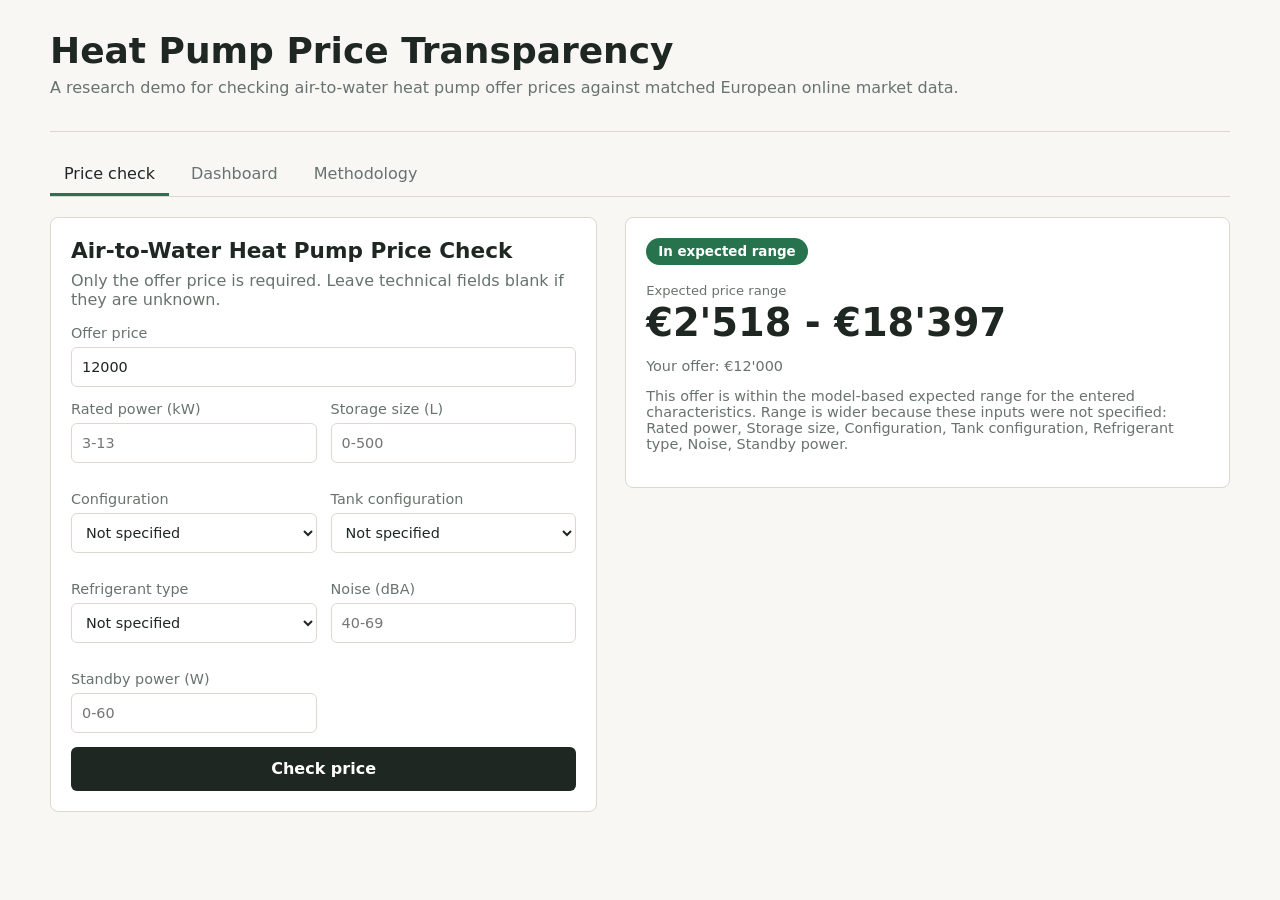
==== docs/index.html @ e52e626f "Show dashboard filters as dual-handle sliders" ====
<!doctype html>
<html lang="en">
  <head>
    <meta charset="utf-8">
    <meta name="viewport" content="width=device-width, initial-scale=1">
    <title>Heat Pump Price Transparency</title>
    <link rel="stylesheet" href="styles.css">
  </head>
  <body>
    <main class="page">
      <header class="topbar">
        <div>
          <h1>Heat Pump Price Transparency</h1>
          <p>A research demo for checking air-to-water heat pump offer prices against matched European online market data.</p>
        </div>
      </header>

      <nav class="tabs" aria-label="Sections">
        <button class="tab is-active" data-tab="price">Price check</button>
        <button class="tab" data-tab="dashboard">Dashboard</button>
        <button class="tab" data-tab="methodology">Methodology</button>
      </nav>

      <section id="price" class="panel is-active">
        <div class="split">
          <form id="price-form" class="form-panel">
            <h2>Air-to-Water Heat Pump Price Check</h2>
            <p class="muted">Only the offer price is required. Leave technical fields blank if they are unknown.</p>

            <label>
              Offer price
              <input id="offer-price" type="number" min="100" max="100000" step="250" value="12000">
            </label>

            <div class="grid two">
              <label>
                Rated power (kW)
                <input id="power" type="number" step="0.1">
              </label>
              <label>
                Storage size (L)
                <input id="storage" type="number" step="10">
              </label>
              <label>
                Configuration
                <select id="config"></select>
              </label>
              <label>
                Tank configuration
                <select id="tank"></select>
              </label>
              <label>
                Refrigerant type
                <select id="refrigerant"></select>
              </label>
              <label>
                Noise (dBA)
                <input id="noise" type="number" step="0.5">
              </label>
              <label>
                Standby power (W)
                <input id="standby" type="number" step="0.5">
              </label>
            </div>

            <button type="submit" class="primary">Check price</button>
          </form>

          <aside id="result" class="score-panel" aria-live="polite"></aside>
        </div>
      </section>

      <section id="dashboard" class="panel">
        <h2>Market Dashboard</h2>
        <p class="muted">Explore simple benchmark tables and matched offers from the research dataset.</p>

        <div class="filters">
          <input id="table-search" type="search" placeholder="Search manufacturer, model, title, refrigerant, or website">
          <select id="manufacturer-filter"></select>
          <select id="configuration-filter"></select>
          <select id="refrigerant-filter"></select>
          <div class="range-filter">
            <div class="range-filter__label">
              <span>Price range</span>
              <strong id="price-range-label"></strong>
            </div>
            <div class="range-stack">
              <input id="price-min-filter" type="range" step="250" aria-label="Minimum price">
              <input id="price-max-filter" type="range" step="250" aria-label="Maximum price">
            </div>
          </div>
          <div class="range-filter">
            <div class="range-filter__label">
              <span>Power range</span>
              <strong id="power-range-label"></strong>
            </div>
            <div class="range-stack">
              <input id="power-min-filter" type="range" step="0.5" aria-label="Minimum power">
              <input id="power-max-filter" type="range" step="0.5" aria-label="Maximum power">
            </div>
          </div>
        </div>

        <div id="dashboard-metrics" class="metric-grid"></div>

        <div class="table-wrap">
          <table id="offers-table">
            <thead>
              <tr>
                <th data-sort="Manufacturer display">Manufacturer</th>
                <th data-sort="Titel">Product title</th>
                <th data-sort="Price">Price</th>
                <th data-sort="Rated Power low T [kW]">Power kW</th>
                <th data-sort="SCOP">SCOP</th>
                <th data-sort="Configuration">Configuration</th>
                <th data-sort="Refrigerant">Refrigerant</th>
                <th data-sort="Website">Website</th>
              </tr>
            </thead>
            <tbody></tbody>
          </table>
        </div>
      </section>

      <section id="methodology" class="panel">
        <h2>Methodology</h2>
        <p>This demo is based on the market-transparency study <em>Increasing market transparency of residential air-to-water heat pumps in Europe by clustering the appliances</em> by Ugne Potthoff, Felix Morlock, and Felix Wortmann, prepared for HPC2026.</p>

        <h3>Data basis</h3>
        <p>The underlying research links certified technical data from Heat Pump Library / Keymark records with web-scraped European online retail prices. The processed app dataset contains matched residential air-to-water heat pump observations from 13 manufacturers.</p>

        <h3>Static GitHub Pages model</h3>
        <div id="model-metrics" class="metric-grid"></div>
        <p>This GitHub Pages version cannot run Python in the browser. Instead, it uses a precomputed grid of predictions generated from the same RandomForest_200t model used in the Streamlit app. Missing inputs broaden the comparison across the precomputed prediction grid.</p>
        <p><strong>Important: predictive fit is not causality.</strong> The model estimates associations learned from observed online product prices. It does not prove that changing one feature causes the price to change by a specific amount.</p>

        <h3>How the label is assigned</h3>
        <ul>
          <li><strong>Cheaper than expected:</strong> offer price is more than 20% below the expected range.</li>
          <li><strong>In expected range:</strong> offer price is within the expected range.</li>
          <li><strong>Higher than expected:</strong> offer price is more than 20% above the expected range.</li>
        </ul>

        <p class="note">This is a research demo. It benchmarks product/configuration offer prices only and should not be used as a final purchasing recommendation.</p>
      </section>
    </main>
    <script src="app.js"></script>
  </body>
</html>
---- docs/styles.css ----
:root {
  --bg: #f8f7f4;
  --surface: #ffffff;
  --ink: #1f2723;
  --muted: #68736d;
  --line: #dcd8cf;
  --green: #26734d;
  --red: #a33b35;
  --gray: #6f7772;
}

* {
  box-sizing: border-box;
}

body {
  margin: 0;
  background: var(--bg);
  color: var(--ink);
  font-family: Inter, ui-sans-serif, system-ui, -apple-system, BlinkMacSystemFont, "Segoe UI", sans-serif;
}

.page {
  width: min(1180px, calc(100vw - 32px));
  margin: 0 auto;
  padding: 32px 0 48px;
}

.topbar {
  border-bottom: 1px solid var(--line);
  padding-bottom: 18px;
}

h1,
h2,
h3,
p {
  margin-top: 0;
}

h1 {
  font-size: 2.25rem;
  line-height: 1.05;
  margin-bottom: 0.5rem;
}

h2 {
  font-size: 1.35rem;
  margin-bottom: 0.5rem;
}

h3 {
  font-size: 1rem;
  margin-top: 1.5rem;
}

.muted,
.topbar p {
  color: var(--muted);
}

.tabs {
  display: flex;
  gap: 8px;
  margin: 20px 0;
  border-bottom: 1px solid var(--line);
}

.tab {
  appearance: none;
  border: 0;
  border-bottom: 3px solid transparent;
  background: transparent;
  color: var(--muted);
  cursor: pointer;
  font: inherit;
  padding: 12px 14px 10px;
}

.tab.is-active {
  color: var(--ink);
  border-bottom-color: var(--green);
}

.panel {
  display: none;
}

.panel.is-active {
  display: block;
}

.split {
  display: grid;
  grid-template-columns: minmax(0, 0.95fr) minmax(300px, 1.05fr);
  gap: 28px;
  align-items: start;
}

.form-panel,
.score-panel,
.note {
  background: var(--surface);
  border: 1px solid var(--line);
  border-radius: 8px;
  padding: 20px;
}

.grid.two {
  display: grid;
  grid-template-columns: repeat(2, minmax(0, 1fr));
  gap: 14px;
}

label {
  display: grid;
  gap: 6px;
  color: var(--muted);
  font-size: 0.9rem;
  margin-bottom: 14px;
}

input,
select {
  width: 100%;
  border: 1px solid var(--line);
  border-radius: 6px;
  background: #fff;
  color: var(--ink);
  font: inherit;
  min-height: 40px;
  padding: 8px 10px;
}

input[type="range"] {
  appearance: none;
  background: transparent;
  min-height: 28px;
  padding: 0;
  pointer-events: none;
}

input[type="range"]::-webkit-slider-runnable-track {
  background: transparent;
  border: 0;
  height: 6px;
}

input[type="range"]::-moz-range-track {
  background: transparent;
  border: 0;
  height: 6px;
}

input[type="range"]::-webkit-slider-thumb {
  appearance: none;
  background: var(--green);
  border: 2px solid #fff;
  border-radius: 999px;
  box-shadow: 0 1px 4px rgba(31, 39, 35, 0.25);
  cursor: pointer;
  height: 18px;
  margin-top: -6px;
  pointer-events: auto;
  width: 18px;
}

input[type="range"]::-moz-range-thumb {
  background: var(--green);
  border: 2px solid #fff;
  border-radius: 999px;
  box-shadow: 0 1px 4px rgba(31, 39, 35, 0.25);
  cursor: pointer;
  height: 18px;
  pointer-events: auto;
  width: 18px;
}

.range-filter {
  display: grid;
  gap: 4px;
  min-width: 0;
}

.range-filter__label {
  align-items: baseline;
  color: var(--muted);
  display: flex;
  font-size: 0.9rem;
  gap: 10px;
  justify-content: space-between;
}

.range-filter__label strong {
  color: var(--ink);
  font-size: 0.85rem;
  font-weight: 650;
  white-space: nowrap;
}

.range-stack {
  background: linear-gradient(90deg, var(--line), #c9d8cd, var(--line));
  border-radius: 999px;
  height: 28px;
  position: relative;
}

.range-stack input[type="range"] {
  border: 0;
  height: 28px;
  left: 0;
  margin: 0;
  position: absolute;
  right: 0;
  top: 0;
  width: 100%;
}

.primary {
  width: 100%;
  min-height: 44px;
  border: 0;
  border-radius: 6px;
  background: var(--ink);
  color: #fff;
  cursor: pointer;
  font: inherit;
  font-weight: 650;
}

.label-pill {
  display: inline-block;
  border-radius: 999px;
  color: #fff;
  font-size: 0.84rem;
  font-weight: 700;
  margin-bottom: 18px;
  padding: 6px 12px;
}

.metric-label {
  color: var(--muted);
  font-size: 0.82rem;
  margin-bottom: 0.35rem;
}

.range-value {
  font-size: clamp(1.8rem, 3vw, 2.8rem);
  font-weight: 760;
  line-height: 1.05;
  margin-bottom: 0.9rem;
}

.small-note {
  color: var(--muted);
  font-size: 0.9rem;
}

.filters,
.metric-grid {
  display: grid;
  grid-template-columns: repeat(auto-fit, minmax(180px, 1fr));
  gap: 12px;
  margin: 16px 0;
}

.metric-card {
  background: var(--surface);
  border: 1px solid var(--line);
  border-radius: 8px;
  padding: 14px;
}

.metric-value {
  font-size: 1.55rem;
  font-weight: 700;
}

.table-wrap {
  background: var(--surface);
  border: 1px solid var(--line);
  border-radius: 8px;
  overflow: auto;
  max-height: 620px;
}

table {
  width: 100%;
  border-collapse: collapse;
  font-size: 0.9rem;
}

th,
td {
  border-bottom: 1px solid var(--line);
  padding: 10px;
  text-align: left;
  vertical-align: top;
}

th {
  background: #f0eee8;
  cursor: pointer;
  position: sticky;
  top: 0;
  z-index: 1;
}

td a {
  color: var(--green);
}

@media (max-width: 760px) {
  .split,
  .grid.two {
    grid-template-columns: 1fr;
  }

  h1 {
    font-size: 1.8rem;
  }
}
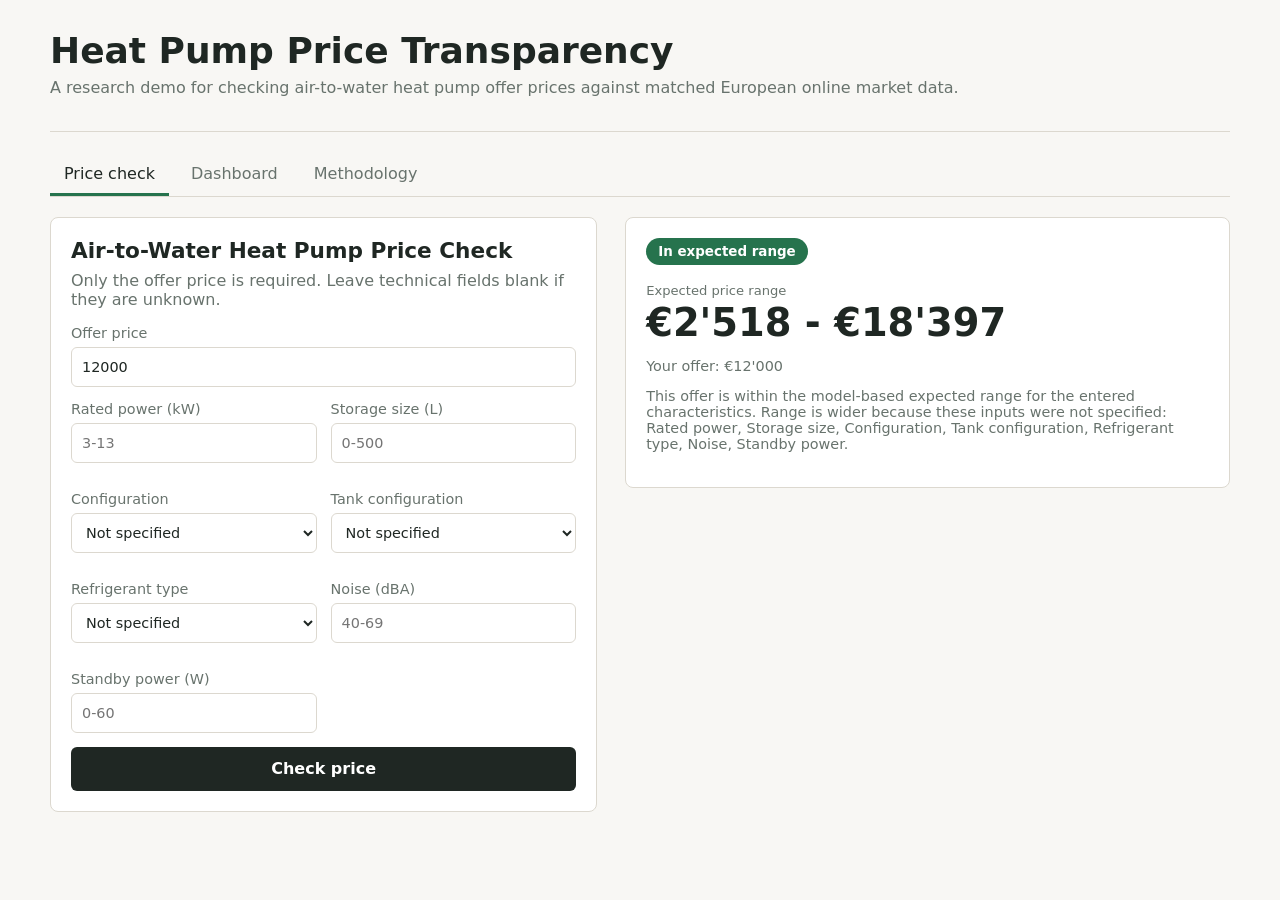
==== commit 13eb6f07: "Improve static dashboard range and multi filters" ====
--- a/docs/index.html
+++ b/docs/index.html
@@ -76,8 +76,14 @@
 
         <div class="filters">
           <input id="table-search" type="search" placeholder="Search manufacturer, model, title, refrigerant, or website">
-          <select id="manufacturer-filter"></select>
-          <select id="configuration-filter"></select>
+          <details class="multi-select" id="manufacturer-filter">
+            <summary>All manufacturers</summary>
+            <div class="multi-select__menu" id="manufacturer-options"></div>
+          </details>
+          <details class="multi-select" id="configuration-filter">
+            <summary>All configurations</summary>
+            <div class="multi-select__menu" id="configuration-options"></div>
+          </details>
           <select id="refrigerant-filter"></select>
           <div class="range-filter">
             <div class="range-filter__label">
--- a/docs/styles.css
+++ b/docs/styles.css
@@ -132,6 +132,74 @@
   padding: 8px 10px;
 }
 
+.multi-select {
+  min-width: 0;
+  position: relative;
+}
+
+.multi-select summary {
+  align-items: center;
+  background: #fff;
+  border: 1px solid var(--line);
+  border-radius: 6px;
+  color: var(--ink);
+  cursor: pointer;
+  display: flex;
+  font-size: 0.95rem;
+  justify-content: space-between;
+  list-style: none;
+  min-height: 40px;
+  padding: 8px 10px;
+}
+
+.multi-select summary::-webkit-details-marker {
+  display: none;
+}
+
+.multi-select summary::after {
+  color: var(--muted);
+  content: "⌄";
+  font-size: 0.9rem;
+}
+
+.multi-select[open] summary {
+  border-bottom-left-radius: 0;
+  border-bottom-right-radius: 0;
+}
+
+.multi-select__menu {
+  background: #fff;
+  border: 1px solid var(--line);
+  border-radius: 0 0 6px 6px;
+  box-shadow: 0 8px 18px rgba(31, 39, 35, 0.12);
+  display: grid;
+  gap: 2px;
+  left: 0;
+  max-height: 260px;
+  overflow: auto;
+  padding: 8px;
+  position: absolute;
+  right: 0;
+  top: 100%;
+  z-index: 4;
+}
+
+.multi-select__menu label {
+  align-items: center;
+  color: var(--ink);
+  display: flex;
+  flex-direction: row;
+  font-size: 0.9rem;
+  gap: 8px;
+  margin: 0;
+  padding: 6px;
+}
+
+.multi-select__menu input {
+  min-height: auto;
+  width: auto;
+}
+
 input[type="range"] {
   appearance: none;
   background: transparent;
@@ -199,10 +267,35 @@
 }
 
 .range-stack {
-  background: linear-gradient(90deg, var(--line), #c9d8cd, var(--line));
+  --range-end: 100%;
+  --range-start: 0%;
   border-radius: 999px;
   height: 28px;
   position: relative;
+}
+
+.range-stack::after {
+  background: var(--line);
+  border-radius: 999px;
+  content: "";
+  height: 6px;
+  left: 0;
+  position: absolute;
+  right: 0;
+  top: 11px;
+  z-index: 0;
+}
+
+.range-stack::before {
+  background: #6857e8;
+  border-radius: 999px;
+  content: "";
+  height: 6px;
+  left: var(--range-start);
+  position: absolute;
+  right: calc(100% - var(--range-end));
+  top: 11px;
+  z-index: 1;
 }
 
 .range-stack input[type="range"] {
@@ -214,6 +307,7 @@
   right: 0;
   top: 0;
   width: 100%;
+  z-index: 2;
 }
 
 .primary {
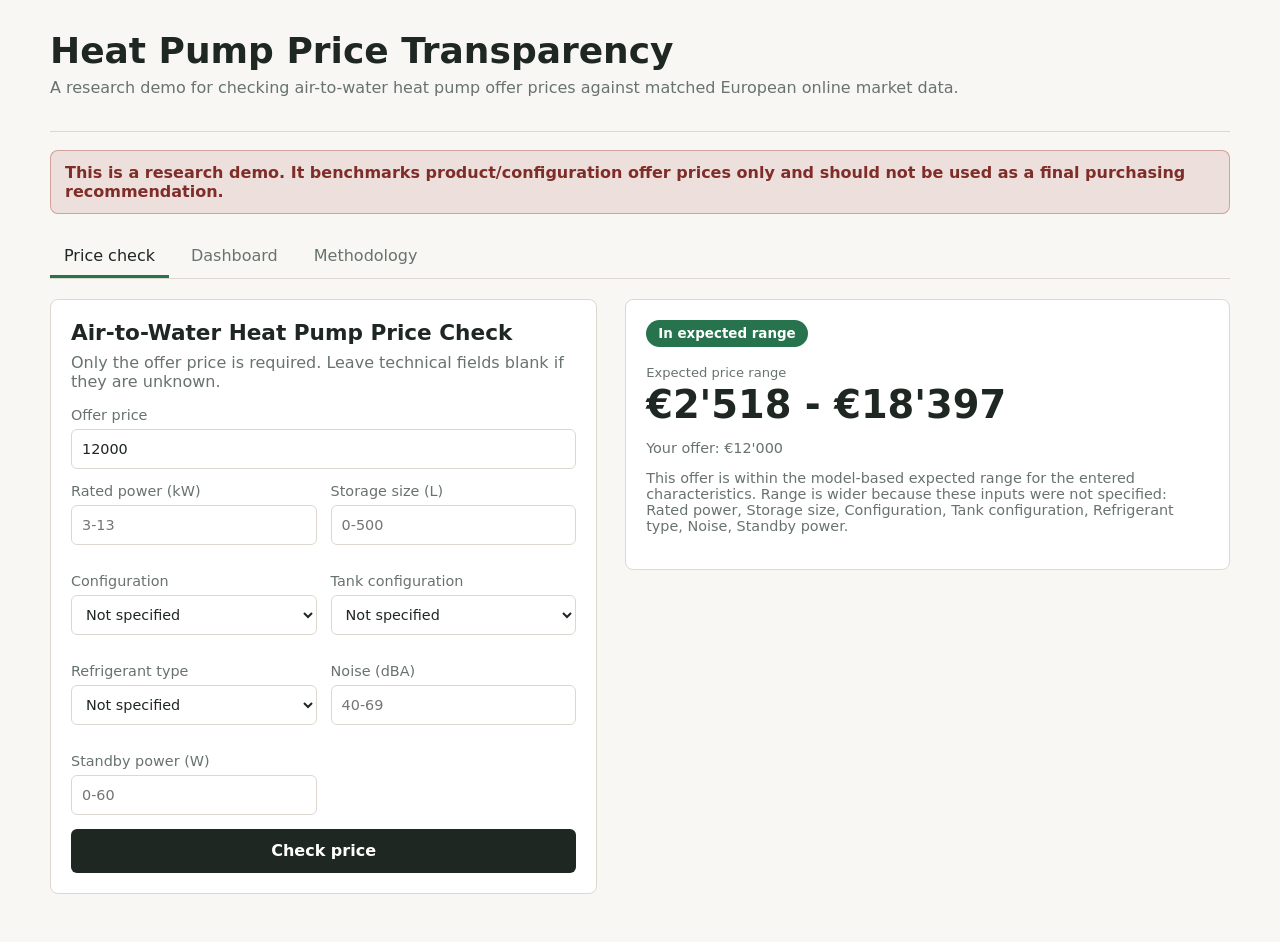
==== commit 81490d1d: "Highlight research demo warning" ====
--- a/docs/index.html
+++ b/docs/index.html
@@ -14,6 +14,8 @@
           <p>A research demo for checking air-to-water heat pump offer prices against matched European online market data.</p>
         </div>
       </header>
+
+      <p class="research-warning">This is a research demo. It benchmarks product/configuration offer prices only and should not be used as a final purchasing recommendation.</p>
 
       <nav class="tabs" aria-label="Sections">
         <button class="tab is-active" data-tab="price">Price check</button>
@@ -146,8 +148,6 @@
           <li><strong>In expected range:</strong> offer price is within the expected range.</li>
           <li><strong>Higher than expected:</strong> offer price is more than 20% above the expected range.</li>
         </ul>
-
-        <p class="note">This is a research demo. It benchmarks product/configuration offer prices only and should not be used as a final purchasing recommendation.</p>
       </section>
     </main>
     <script src="app.js"></script>
--- a/docs/styles.css
+++ b/docs/styles.css
@@ -98,12 +98,21 @@
 }
 
 .form-panel,
-.score-panel,
-.note {
+.score-panel {
   background: var(--surface);
   border: 1px solid var(--line);
   border-radius: 8px;
   padding: 20px;
+}
+
+.research-warning {
+  background: rgba(163, 59, 53, 0.12);
+  border: 1px solid rgba(163, 59, 53, 0.38);
+  border-radius: 8px;
+  color: #7f2d29;
+  font-weight: 650;
+  margin: 18px 0 4px;
+  padding: 12px 14px;
 }
 
 .grid.two {
@@ -270,7 +279,7 @@
   --range-end: 100%;
   --range-start: 0%;
   border-radius: 999px;
-  height: 28px;
+  height: 24px;
   position: relative;
 }
 
@@ -278,11 +287,11 @@
   background: var(--line);
   border-radius: 999px;
   content: "";
-  height: 6px;
+  height: 7px;
   left: 0;
   position: absolute;
   right: 0;
-  top: 11px;
+  top: 7px;
   z-index: 0;
 }
 
@@ -290,17 +299,17 @@
   background: #6857e8;
   border-radius: 999px;
   content: "";
-  height: 6px;
+  height: 7px;
   left: var(--range-start);
   position: absolute;
   right: calc(100% - var(--range-end));
-  top: 11px;
+  top: 7px;
   z-index: 1;
 }
 
 .range-stack input[type="range"] {
   border: 0;
-  height: 28px;
+  height: 24px;
   left: 0;
   margin: 0;
   position: absolute;
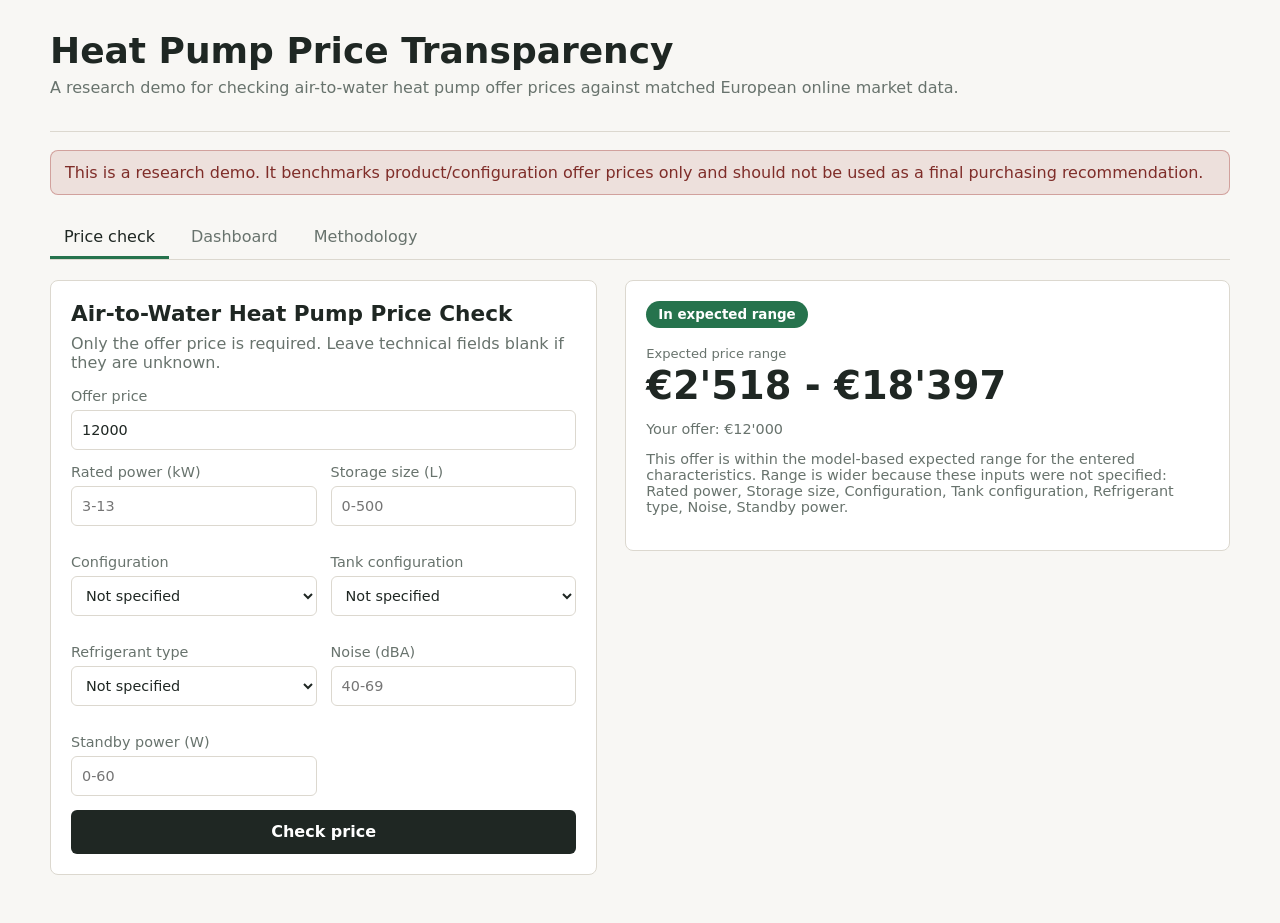
==== commit da6265ef: "Add market transparency limitations" ====
--- a/docs/index.html
+++ b/docs/index.html
@@ -148,6 +148,12 @@
           <li><strong>In expected range:</strong> offer price is within the expected range.</li>
           <li><strong>Higher than expected:</strong> offer price is more than 20% above the expected range.</li>
         </ul>
+
+        <h3>Limitations and interpretation</h3>
+        <p>The analysis should be interpreted as a cross-sectional snapshot of observable online market information, not as a continuous price monitoring system. The underlying data capture reflects prices found at the time of scraping and does not measure how prices evolve over time, how often offers change, or whether listed products were available under identical delivery and service conditions.</p>
+        <p>Heat pump markets are not fully transparent to end users. Many relevant transactions take place in business-to-business channels between manufacturers, wholesalers, installers, and retailers. The prices used here are therefore internet-platform and online-retail observations rather than a complete representation of the full market. They should be read as observable reference points, not as definitive transaction prices for all buyers.</p>
+        <p>The model only uses product and configuration characteristics available in the matched technical and price dataset. Less tangible but commercially important factors are not represented, including warranty conditions, installer relationship, after-sales service, brand reputation, perceived reliability, supplier trust, delivery security, local availability, financing conditions, and the scope of included accessories or services.</p>
+        <p>The purpose of this demo is not to harm, rank, or judge individual manufacturers, brands, retailers, or installers. Its purpose is to illustrate the current state of market transparency and to make visible how difficult it can be for individual users to identify comparable air-to-water heat pump prices online. The results should therefore be understood as a research-based benchmarking signal and as a demonstration of market opacity, not as a purchasing recommendation or a causal assessment of brand value.</p>
       </section>
     </main>
     <script src="app.js"></script>
--- a/docs/styles.css
+++ b/docs/styles.css
@@ -110,7 +110,6 @@
   border: 1px solid rgba(163, 59, 53, 0.38);
   border-radius: 8px;
   color: #7f2d29;
-  font-weight: 650;
   margin: 18px 0 4px;
   padding: 12px 14px;
 }
@@ -231,7 +230,7 @@
 
 input[type="range"]::-webkit-slider-thumb {
   appearance: none;
-  background: var(--green);
+  background: #5f6661;
   border: 2px solid #fff;
   border-radius: 999px;
   box-shadow: 0 1px 4px rgba(31, 39, 35, 0.25);
@@ -243,7 +242,7 @@
 }
 
 input[type="range"]::-moz-range-thumb {
-  background: var(--green);
+  background: #5f6661;
   border: 2px solid #fff;
   border-radius: 999px;
   box-shadow: 0 1px 4px rgba(31, 39, 35, 0.25);
@@ -296,7 +295,7 @@
 }
 
 .range-stack::before {
-  background: #6857e8;
+  background: #6f7772;
   border-radius: 999px;
   content: "";
   height: 7px;
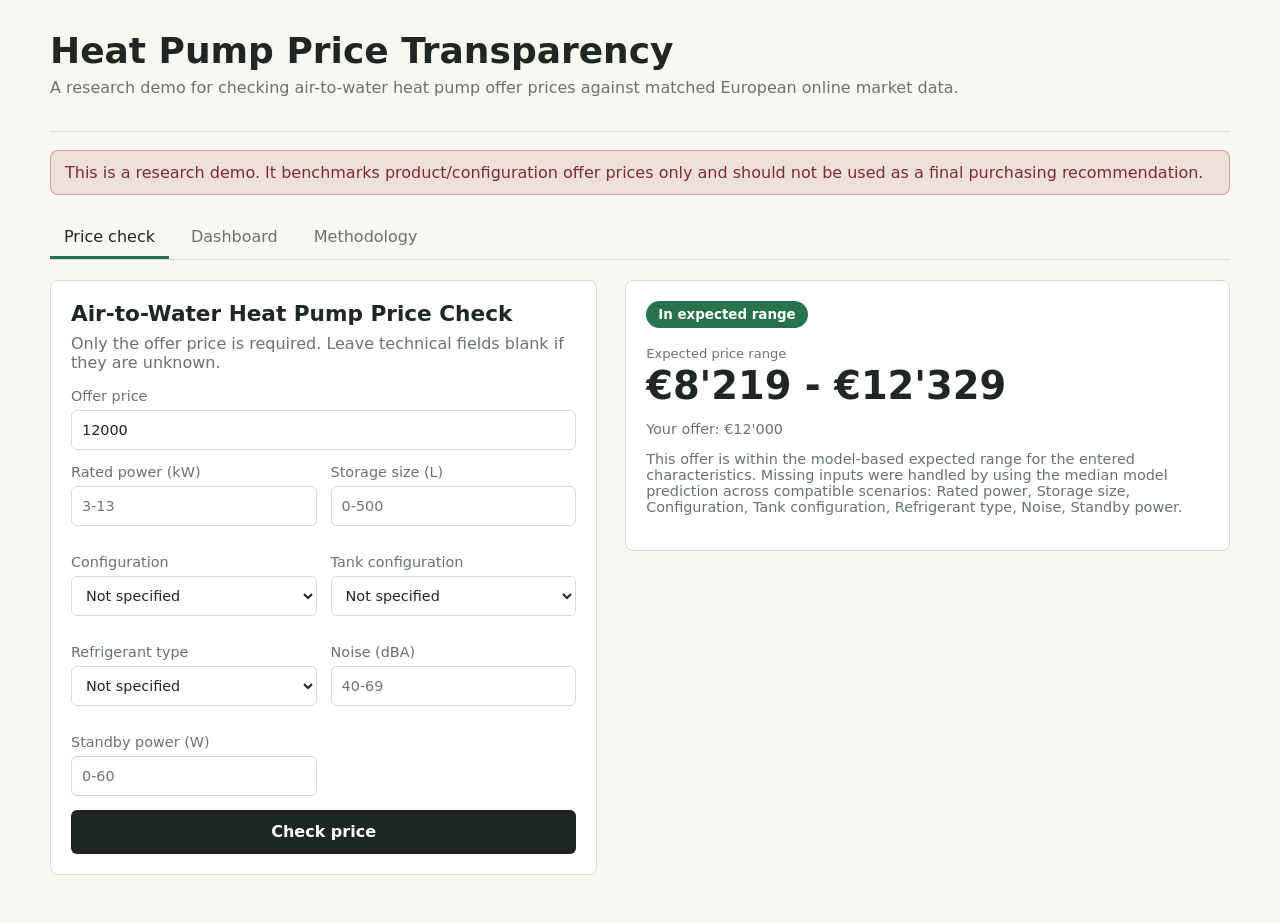
==== commit 006f6733: "Correct expected price range logic" ====
--- a/docs/index.html
+++ b/docs/index.html
@@ -31,7 +31,7 @@
 
             <label>
               Offer price
-              <input id="offer-price" type="number" min="100" max="100000" step="250" value="12000">
+              <input id="offer-price" type="number" min="0" step="any" value="12000">
             </label>
 
             <div class="grid two">
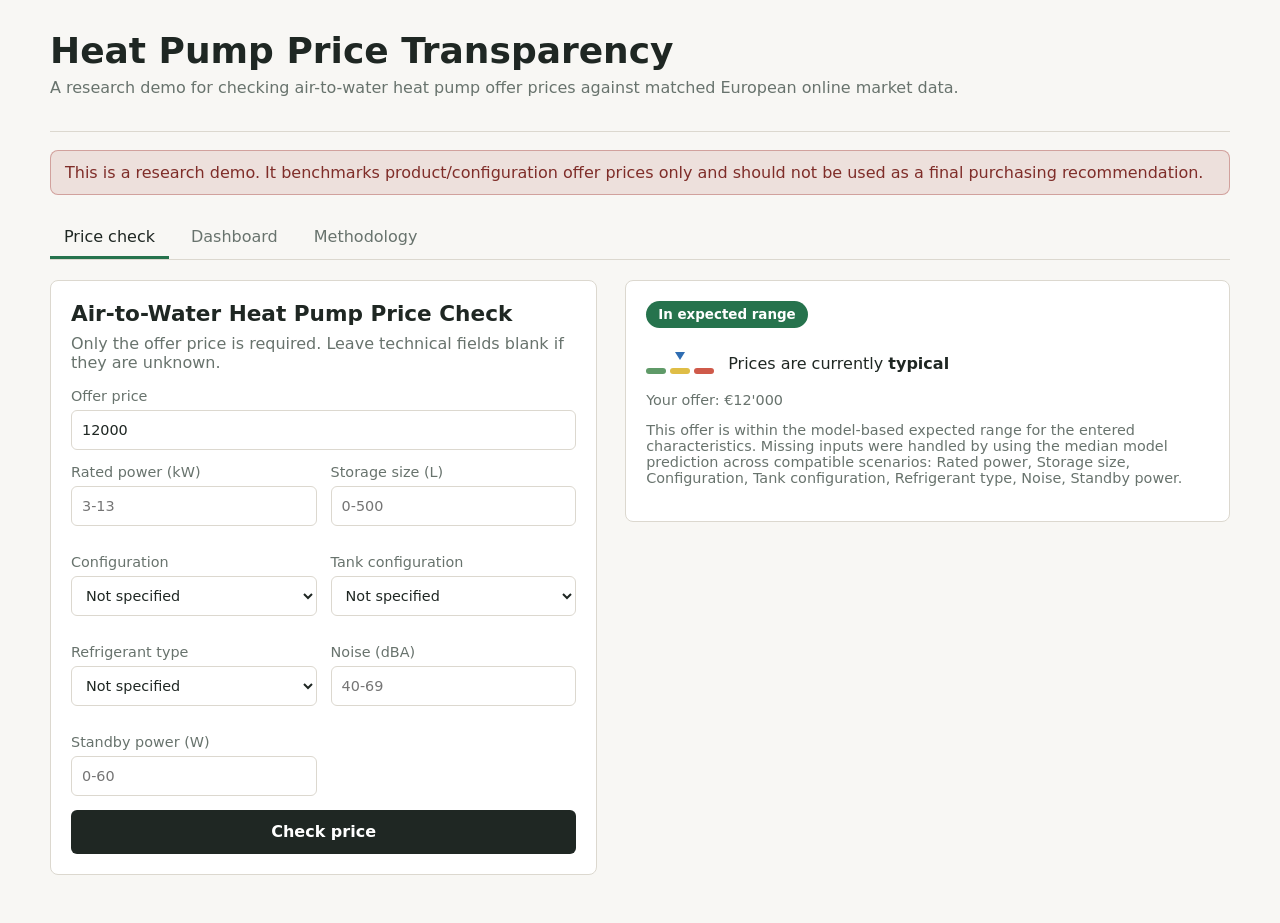
==== commit c7b167ba: "Use status gauge for price check" ====
--- a/docs/index.html
+++ b/docs/index.html
@@ -37,11 +37,11 @@
             <div class="grid two">
               <label>
                 Rated power (kW)
-                <input id="power" type="number" step="0.1">
+                <input id="power" type="number" step="any">
               </label>
               <label>
                 Storage size (L)
-                <input id="storage" type="number" step="10">
+                <input id="storage" type="number" step="any">
               </label>
               <label>
                 Configuration
@@ -57,11 +57,11 @@
               </label>
               <label>
                 Noise (dBA)
-                <input id="noise" type="number" step="0.5">
+                <input id="noise" type="number" step="any">
               </label>
               <label>
                 Standby power (W)
-                <input id="standby" type="number" step="0.5">
+                <input id="standby" type="number" step="any">
               </label>
             </div>
 
--- a/docs/styles.css
+++ b/docs/styles.css
@@ -346,11 +346,58 @@
   margin-bottom: 0.35rem;
 }
 
-.range-value {
-  font-size: clamp(1.8rem, 3vw, 2.8rem);
-  font-weight: 760;
-  line-height: 1.05;
-  margin-bottom: 0.9rem;
+.price-status {
+  align-items: center;
+  display: flex;
+  gap: 14px;
+  margin: 0.4rem 0 1.1rem;
+}
+
+.price-status__scale {
+  align-items: end;
+  display: flex;
+  gap: 4px;
+  height: 22px;
+  position: relative;
+}
+
+.price-status__segment {
+  border-radius: 3px;
+  display: block;
+  height: 6px;
+  width: 20px;
+}
+
+.price-status__segment--low {
+  background: #5f9a68;
+}
+
+.price-status__segment--typical {
+  background: #dfbd46;
+}
+
+.price-status__segment--high {
+  background: #cf5a4a;
+}
+
+.price-status__marker {
+  border-left: 5px solid transparent;
+  border-right: 5px solid transparent;
+  border-top: 8px solid #2f6db2;
+  height: 0;
+  position: absolute;
+  top: 0;
+  transform: translateX(-50%);
+  width: 0;
+}
+
+.price-status__text {
+  color: var(--ink);
+  font-size: 1rem;
+}
+
+.price-status__text strong {
+  font-weight: 750;
 }
 
 .small-note {
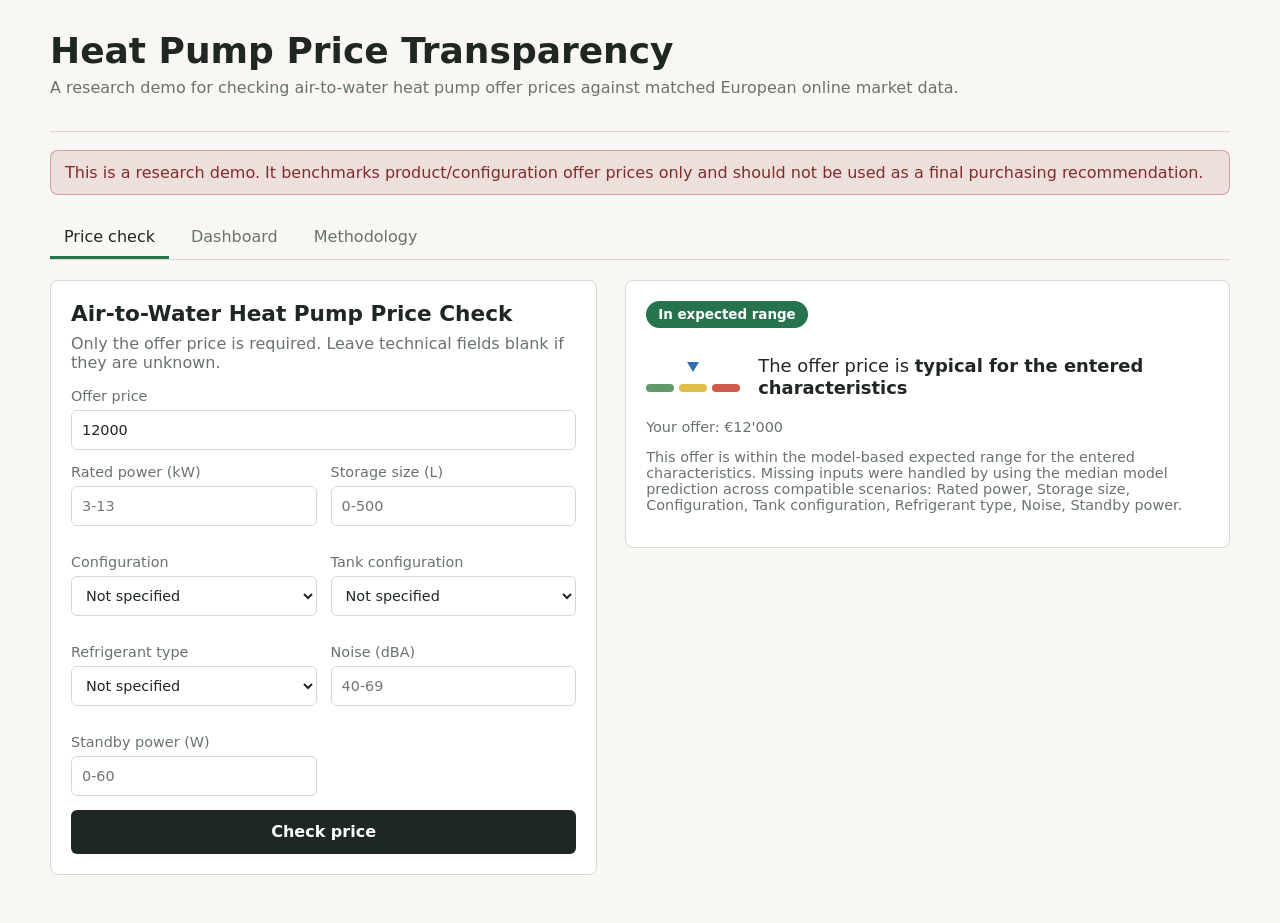
==== commit e7e39595: "Add matching names to dashboard" ====
--- a/docs/index.html
+++ b/docs/index.html
@@ -116,7 +116,9 @@
             <thead>
               <tr>
                 <th data-sort="Manufacturer display">Manufacturer</th>
-                <th data-sort="Titel">Product title</th>
+                <th data-sort="Model/Type">Matched online name</th>
+                <th data-sort="Titel">HPLIB name</th>
+                <th data-sort="Model">HPLIB model</th>
                 <th data-sort="Price">Price</th>
                 <th data-sort="Rated Power low T [kW]">Power kW</th>
                 <th data-sort="SCOP">SCOP</th>
--- a/docs/styles.css
+++ b/docs/styles.css
@@ -349,23 +349,23 @@
 .price-status {
   align-items: center;
   display: flex;
-  gap: 14px;
-  margin: 0.4rem 0 1.1rem;
+  gap: 18px;
+  margin: 0.55rem 0 1.2rem;
 }
 
 .price-status__scale {
   align-items: end;
   display: flex;
-  gap: 4px;
-  height: 22px;
+  gap: 5px;
+  height: 30px;
   position: relative;
 }
 
 .price-status__segment {
-  border-radius: 3px;
+  border-radius: 4px;
   display: block;
-  height: 6px;
-  width: 20px;
+  height: 8px;
+  width: 28px;
 }
 
 .price-status__segment--low {
@@ -381,9 +381,9 @@
 }
 
 .price-status__marker {
-  border-left: 5px solid transparent;
-  border-right: 5px solid transparent;
-  border-top: 8px solid #2f6db2;
+  border-left: 6px solid transparent;
+  border-right: 6px solid transparent;
+  border-top: 10px solid #2f6db2;
   height: 0;
   position: absolute;
   top: 0;
@@ -393,7 +393,8 @@
 
 .price-status__text {
   color: var(--ink);
-  font-size: 1rem;
+  font-size: 1.12rem;
+  line-height: 1.25;
 }
 
 .price-status__text strong {
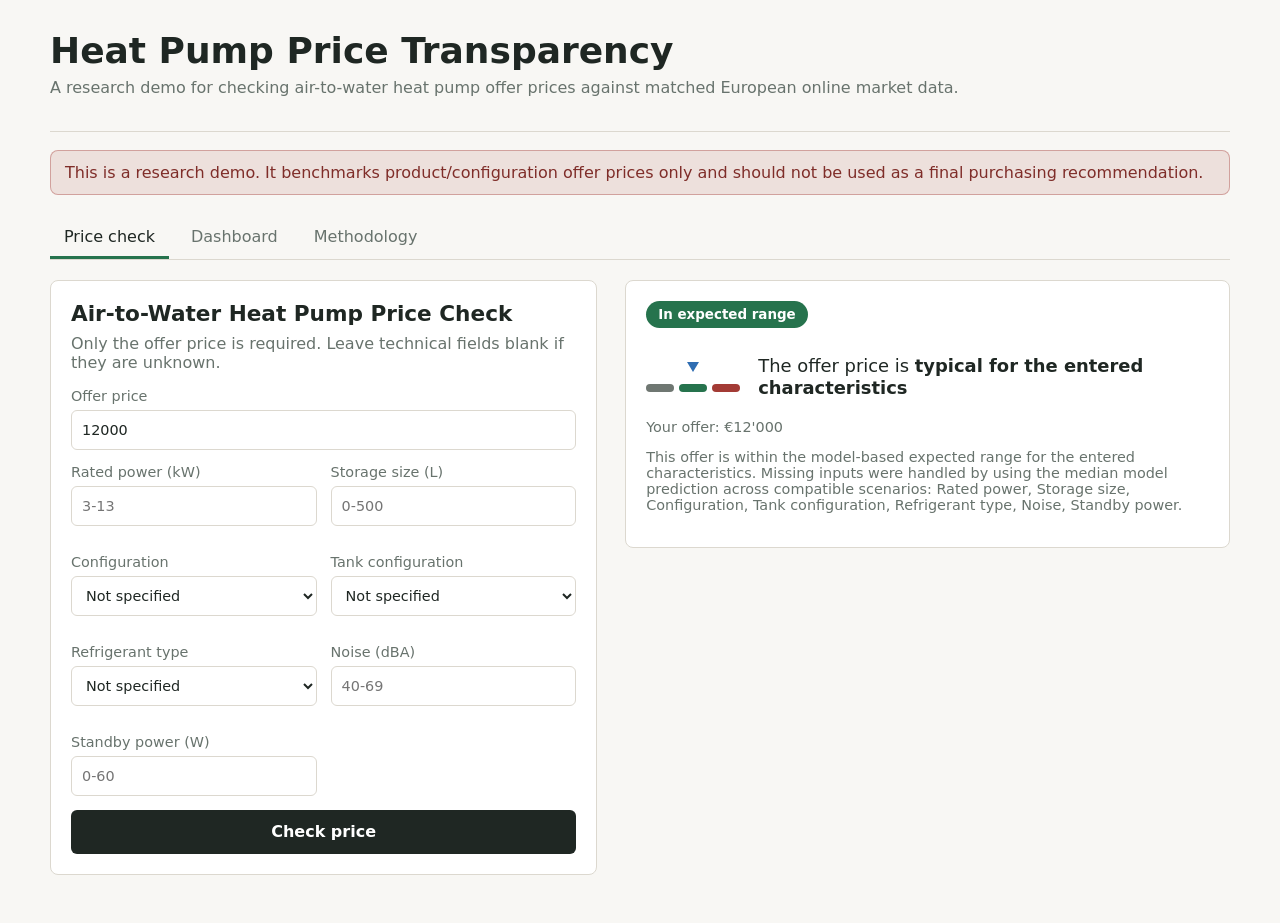
==== commit 16dff7e8: "Rename HPLIB columns to Keymark" ====
--- a/docs/index.html
+++ b/docs/index.html
@@ -117,8 +117,8 @@
               <tr>
                 <th data-sort="Manufacturer display">Manufacturer</th>
                 <th data-sort="Model/Type">Matched online name</th>
-                <th data-sort="Titel">HPLIB name</th>
-                <th data-sort="Model">HPLIB model</th>
+                <th data-sort="Titel">Keymark name <a class="help-link" href="https://keymark.eu/en/products/heatpumps/certified-products" target="_blank" rel="noreferrer" title="Heat pump database - Keymark">?</a></th>
+                <th data-sort="Model">Keymark model <a class="help-link" href="https://keymark.eu/en/products/heatpumps/certified-products" target="_blank" rel="noreferrer" title="Heat pump database - Keymark">?</a></th>
                 <th data-sort="Price">Price</th>
                 <th data-sort="Rated Power low T [kW]">Power kW</th>
                 <th data-sort="SCOP">SCOP</th>
--- a/docs/styles.css
+++ b/docs/styles.css
@@ -369,15 +369,15 @@
 }
 
 .price-status__segment--low {
-  background: #5f9a68;
+  background: #6f7772;
 }
 
 .price-status__segment--typical {
-  background: #dfbd46;
+  background: #26734d;
 }
 
 .price-status__segment--high {
-  background: #cf5a4a;
+  background: #a33b35;
 }
 
 .price-status__marker {
@@ -456,6 +456,27 @@
   z-index: 1;
 }
 
+.help-link {
+  align-items: center;
+  background: #ffffff;
+  border: 1px solid var(--line);
+  border-radius: 999px;
+  color: var(--muted);
+  display: inline-flex;
+  font-size: 0.72rem;
+  font-weight: 700;
+  height: 18px;
+  justify-content: center;
+  margin-left: 5px;
+  text-decoration: none;
+  width: 18px;
+}
+
+.help-link:hover {
+  border-color: var(--gray);
+  color: var(--ink);
+}
+
 td a {
   color: var(--green);
 }
